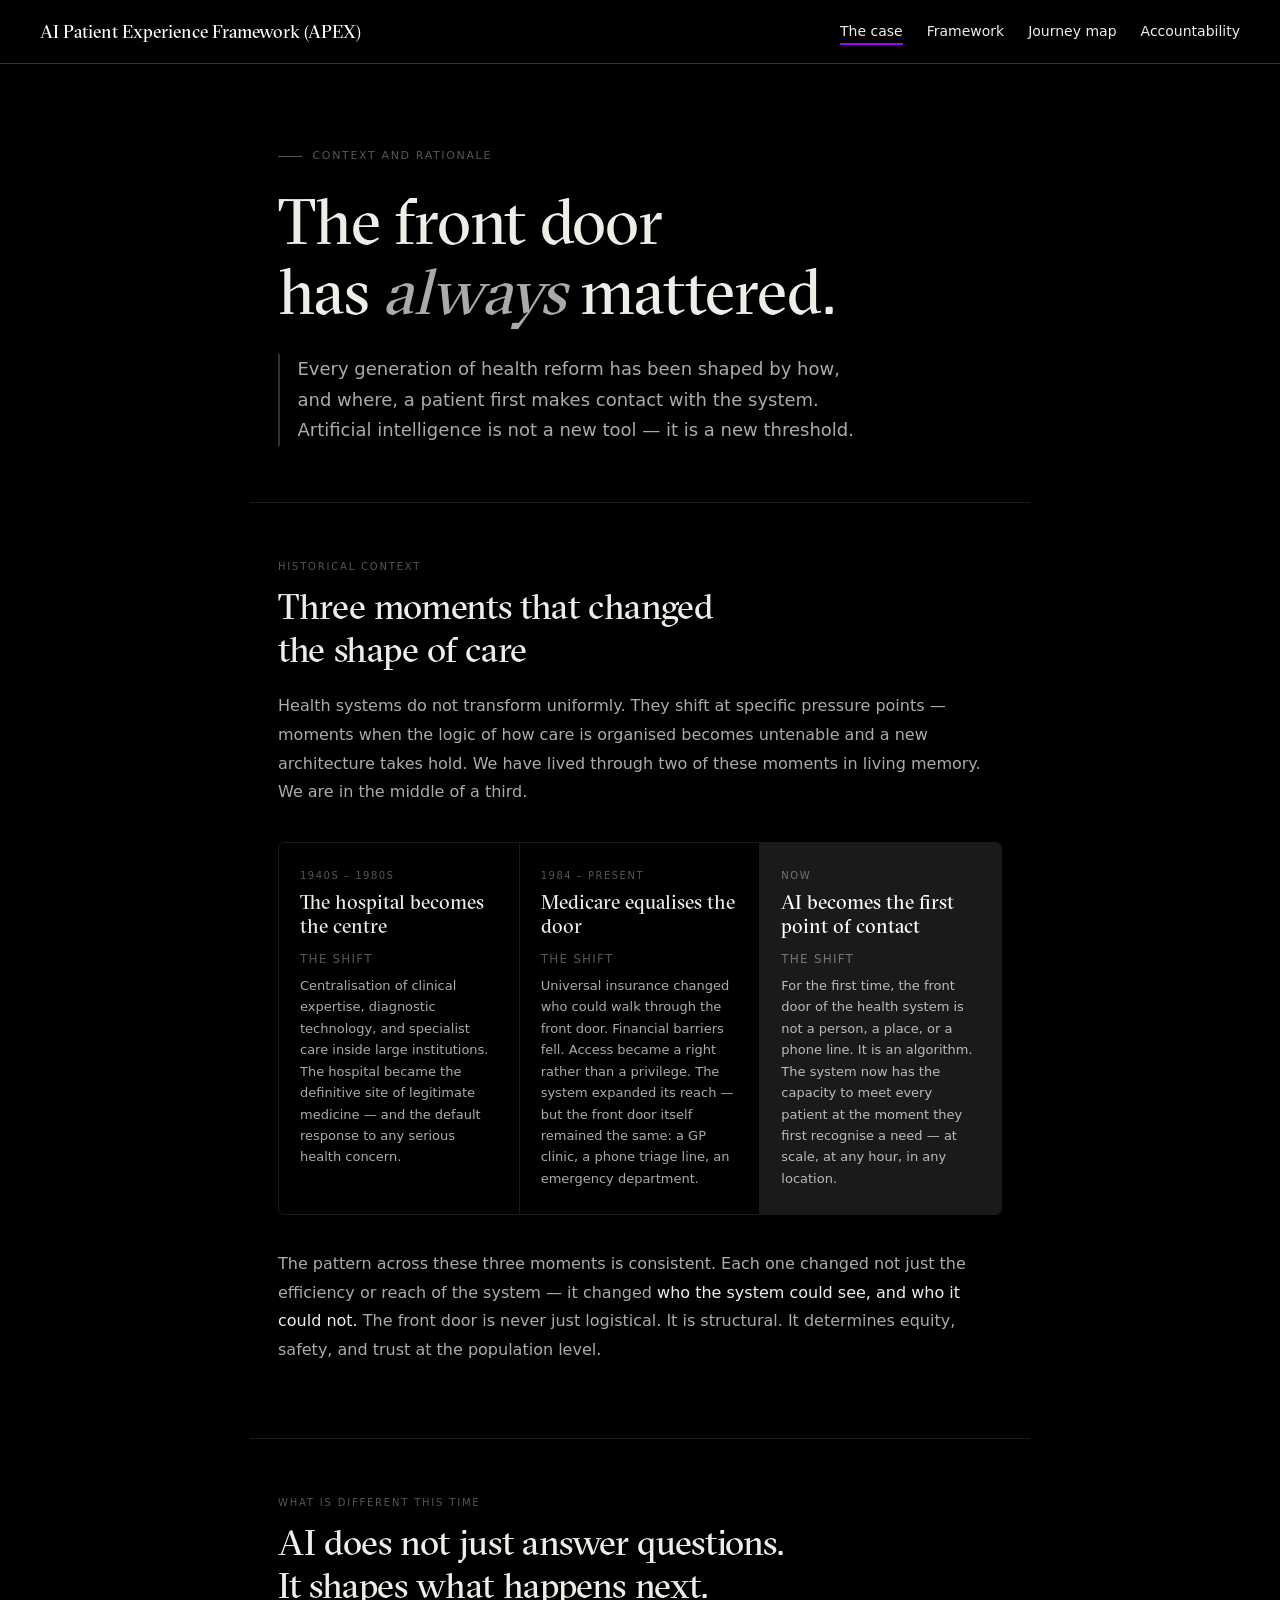
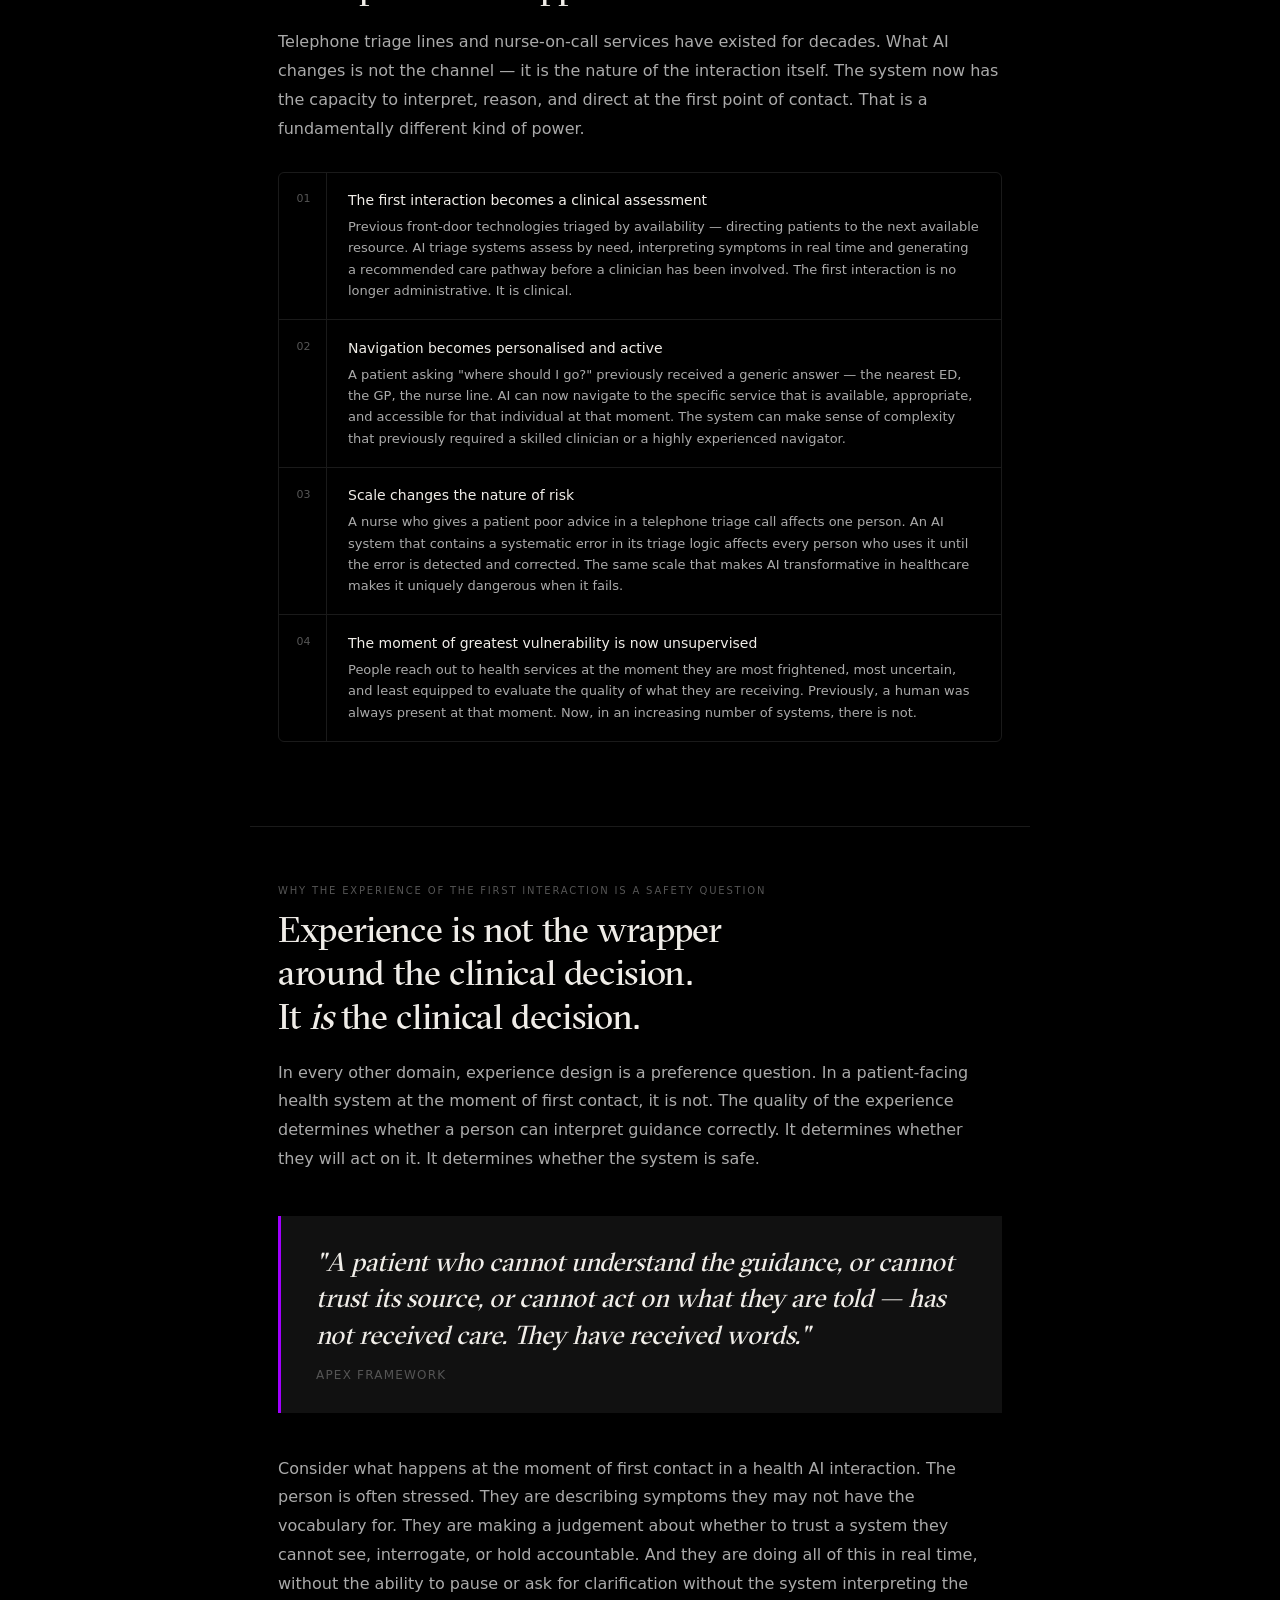
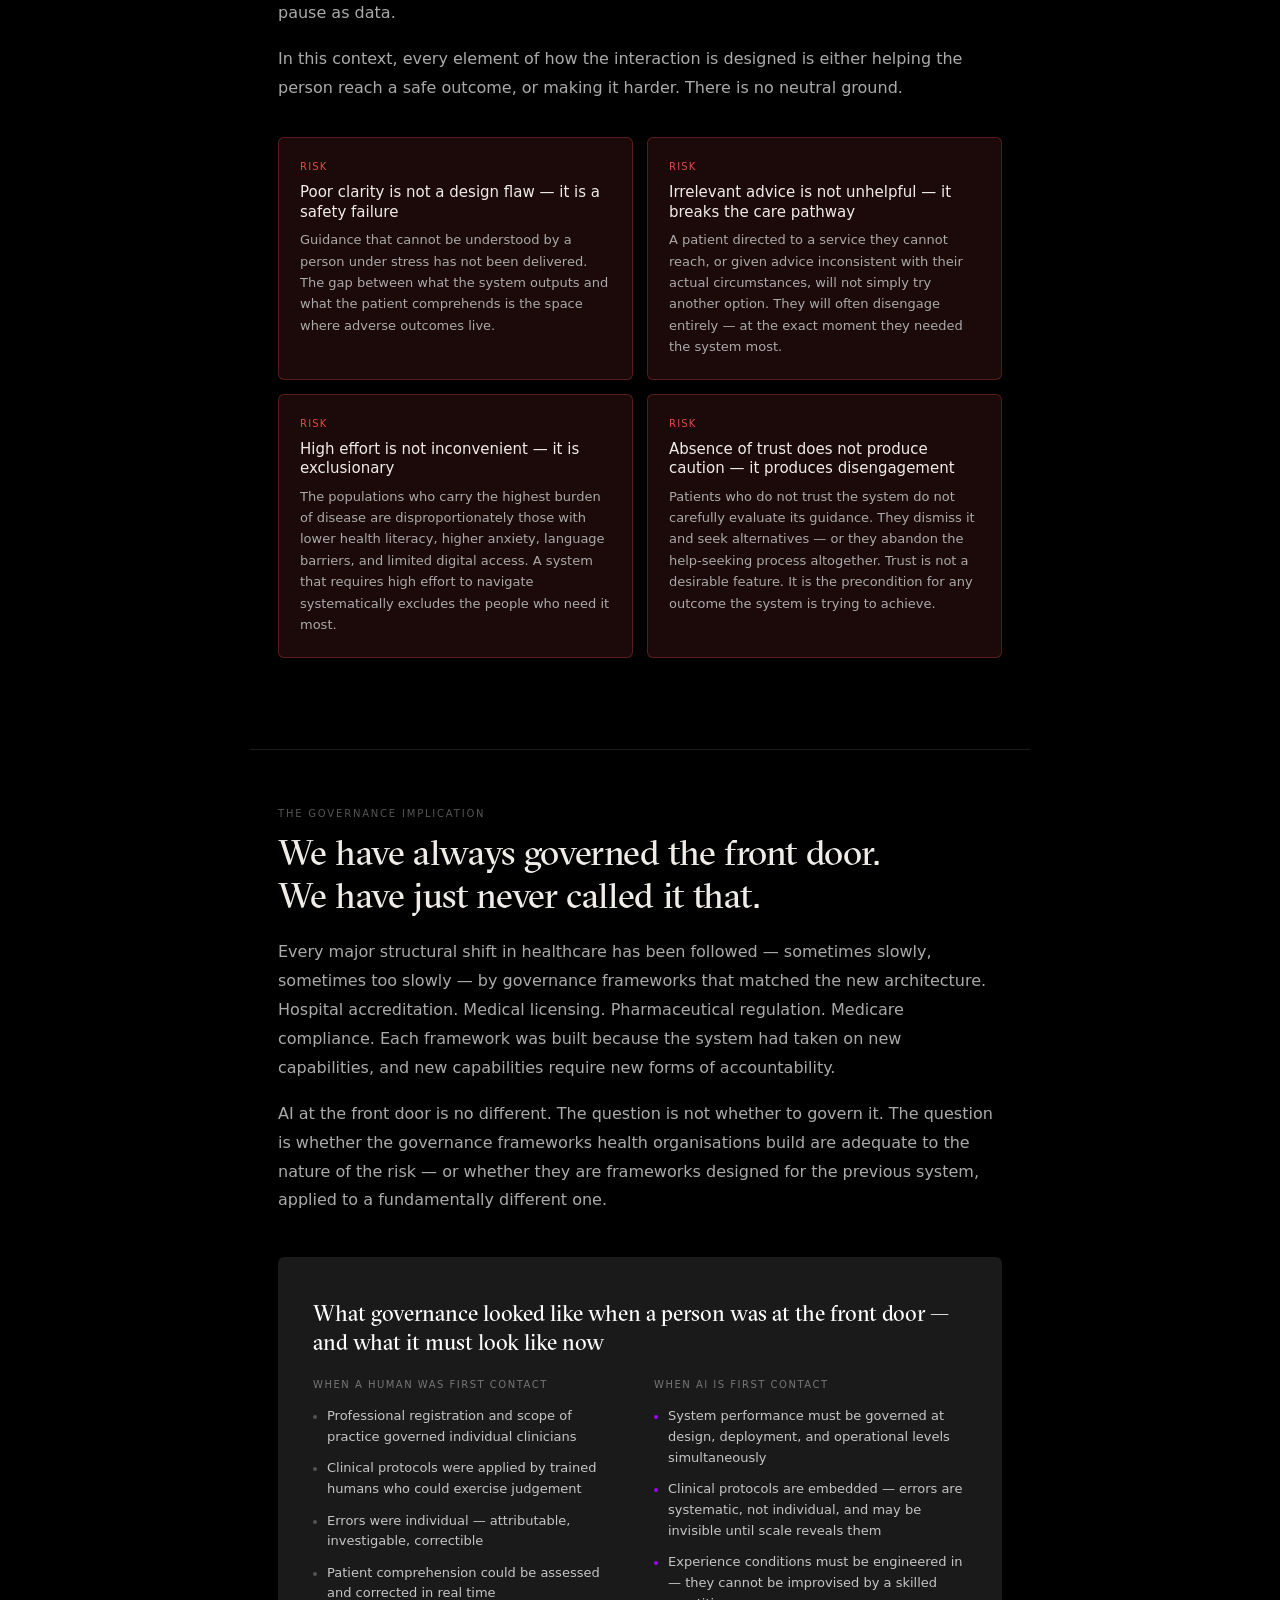
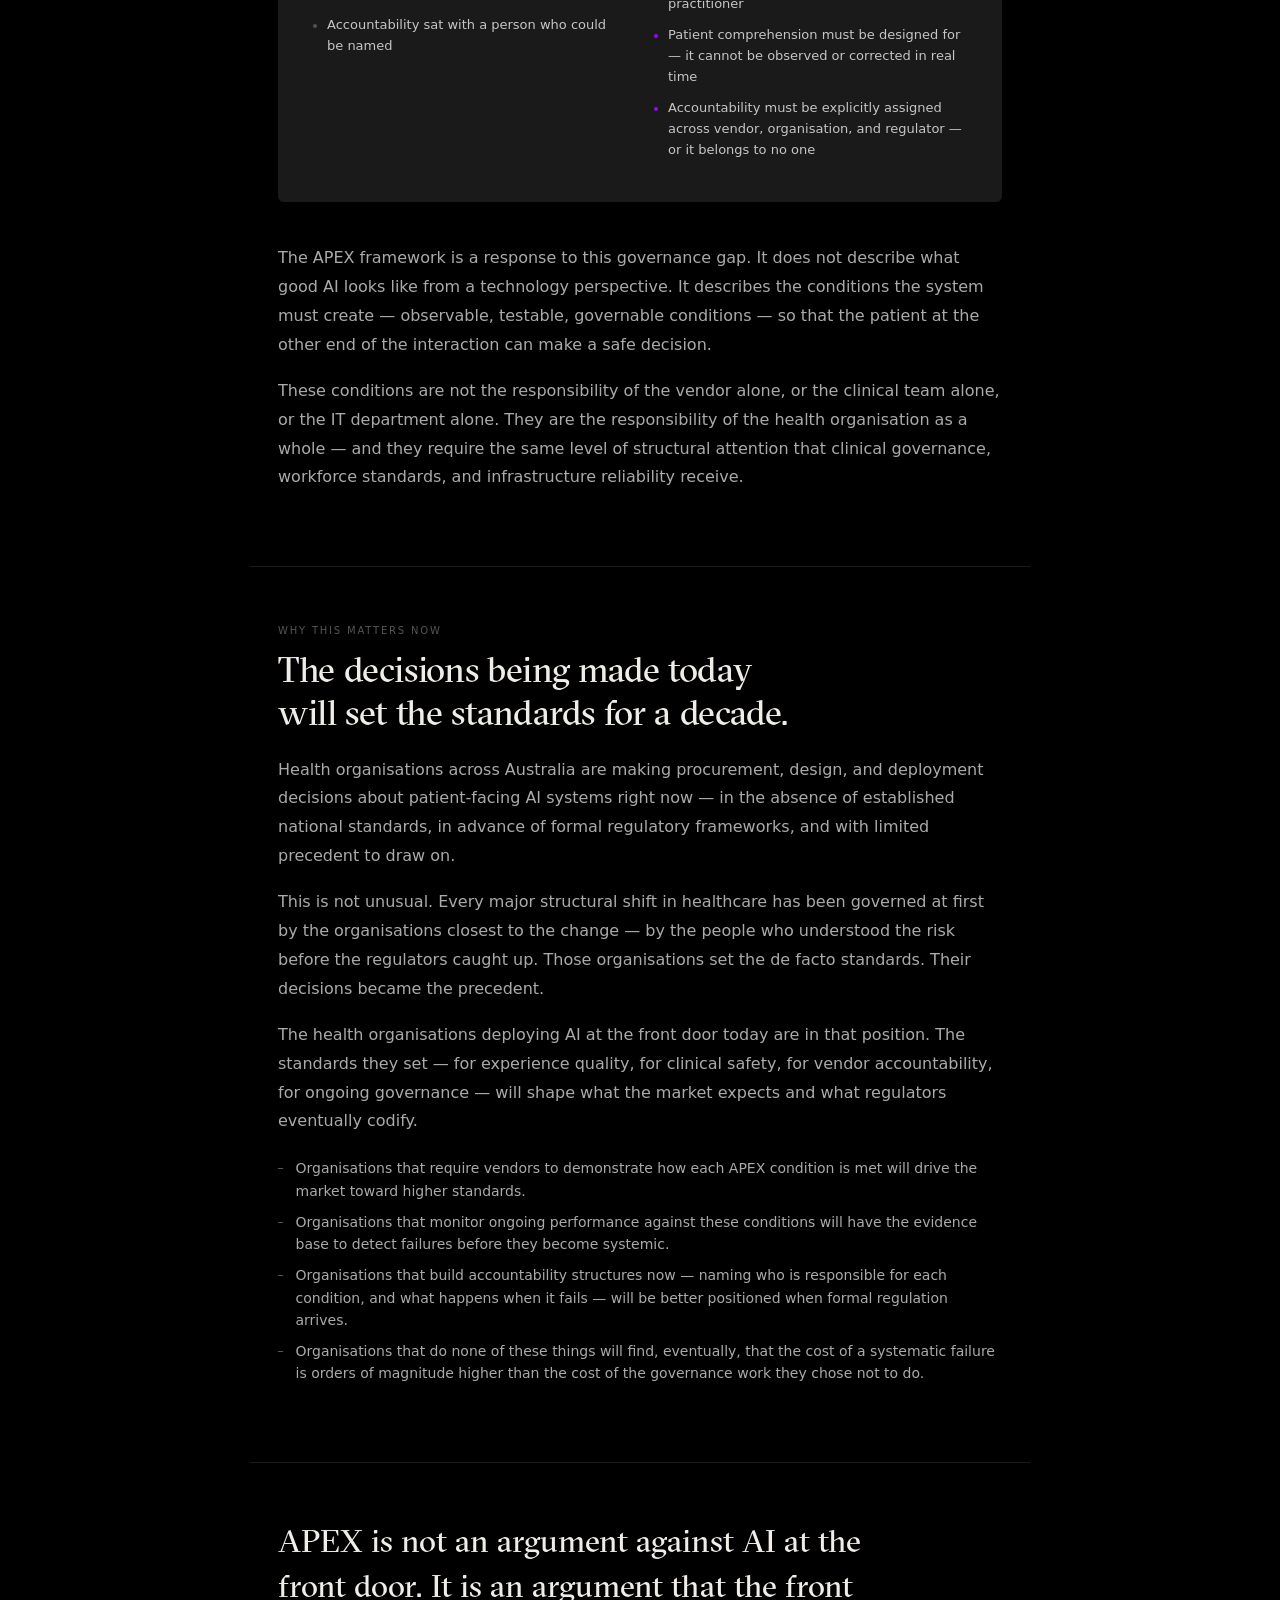
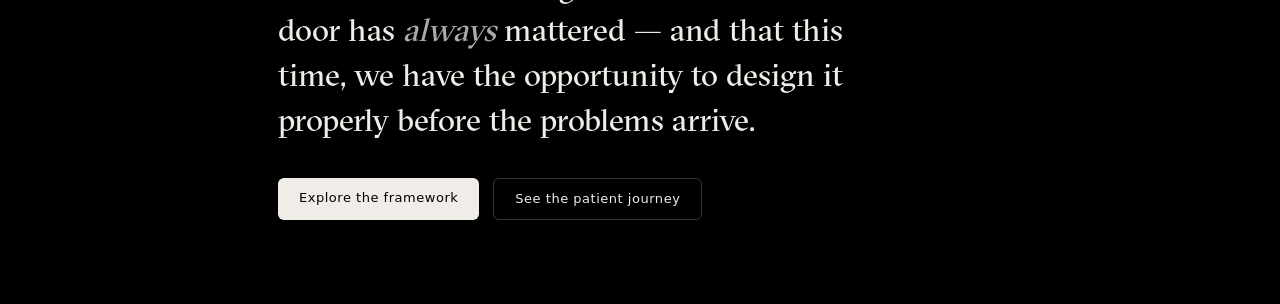
==== pages/context.html @ e2e8c933 "Initial commit — APEX framework interactive prototype Four-page interactive web document: The case (" ====
<!DOCTYPE html>
<html lang="en">
<head>
  <meta charset="UTF-8">
  <meta name="viewport" content="width=device-width, initial-scale=1.0">
  <title>APEX — The case for APEX</title>
  <link rel="stylesheet" href="../styles/base.css">
  <link rel="stylesheet" href="../styles/context.css">
</head>
<body>

  <nav class="apex-nav" role="navigation" aria-label="Main navigation">
    <a href="../index.html" class="apex-nav__logo">AI Patient Experience Framework (APEX)</a>
    <ul class="apex-nav__links">
      <li><a href="context.html" class="active">The case</a></li>
      <li><a href="framework.html">Framework</a></li>
      <li><a href="journey.html">Journey map</a></li>
      <li><a href="accountability.html">Accountability</a></li>
    </ul>
  </nav>

  <div class="hero">
    <p class="hero-kicker">Context and rationale</p>
    <h1>The front door<br>has <em>always</em> mattered.</h1>
    <p class="hero-lead">Every generation of health reform has been shaped by how, and where, a patient first makes contact with the system. Artificial intelligence is not a new tool — it is a new threshold.</p>
  </div>

  <div class="section-rule"></div>

  <div class="section" id="s1">
    <p class="section-label">Historical context</p>
    <h2>Three moments that changed<br>the shape of care</h2>
    <p class="body-text">Health systems do not transform uniformly. They shift at specific pressure points — moments when the logic of how care is organised becomes untenable and a new architecture takes hold. We have lived through two of these moments in living memory. We are in the middle of a third.</p>

    <div class="era-grid">
      <div class="era-card">
        <p class="era-period">1940s – 1980s</p>
        <p class="era-title">The hospital becomes the centre</p>
        <p class="era-change">The shift</p>
        <p class="era-desc">Centralisation of clinical expertise, diagnostic technology, and specialist care inside large institutions. The hospital became the definitive site of legitimate medicine — and the default response to any serious health concern.</p>
      </div>
      <div class="era-card">
        <p class="era-period">1984 – present</p>
        <p class="era-title">Medicare equalises the door</p>
        <p class="era-change">The shift</p>
        <p class="era-desc">Universal insurance changed who could walk through the front door. Financial barriers fell. Access became a right rather than a privilege. The system expanded its reach — but the front door itself remained the same: a GP clinic, a phone triage line, an emergency department.</p>
      </div>
      <div class="era-card era-now">
        <p class="era-period">Now</p>
        <p class="era-title">AI becomes the first point of contact</p>
        <p class="era-change">The shift</p>
        <p class="era-desc">For the first time, the front door of the health system is not a person, a place, or a phone line. It is an algorithm. The system now has the capacity to meet every patient at the moment they first recognise a need — at scale, at any hour, in any location.</p>
      </div>
    </div>

    <p class="body-text">The pattern across these three moments is consistent. Each one changed not just the efficiency or reach of the system — it changed <strong>who the system could see, and who it could not.</strong> The front door is never just logistical. It is structural. It determines equity, safety, and trust at the population level.</p>
  </div>

  <div class="section-rule"></div>

  <div class="section" id="s2">
    <p class="section-label">What is different this time</p>
    <h2>AI does not just answer questions.<br>It shapes what happens next.</h2>

    <p class="body-text">Telephone triage lines and nurse-on-call services have existed for decades. What AI changes is not the channel — it is the nature of the interaction itself. The system now has the capacity to interpret, reason, and direct at the first point of contact. That is a fundamentally different kind of power.</p>

    <ul class="change-list">
      <li class="change-item">
        <span class="change-index">01</span>
        <div class="change-content">
          <p class="change-title">The first interaction becomes a clinical assessment</p>
          <p class="change-text">Previous front-door technologies triaged by availability — directing patients to the next available resource. AI triage systems assess by need, interpreting symptoms in real time and generating a recommended care pathway before a clinician has been involved. The first interaction is no longer administrative. It is clinical.</p>
        </div>
      </li>
      <li class="change-item">
        <span class="change-index">02</span>
        <div class="change-content">
          <p class="change-title">Navigation becomes personalised and active</p>
          <p class="change-text">A patient asking "where should I go?" previously received a generic answer — the nearest ED, the GP, the nurse line. AI can now navigate to the specific service that is available, appropriate, and accessible for that individual at that moment. The system can make sense of complexity that previously required a skilled clinician or a highly experienced navigator.</p>
        </div>
      </li>
      <li class="change-item">
        <span class="change-index">03</span>
        <div class="change-content">
          <p class="change-title">Scale changes the nature of risk</p>
          <p class="change-text">A nurse who gives a patient poor advice in a telephone triage call affects one person. An AI system that contains a systematic error in its triage logic affects every person who uses it until the error is detected and corrected. The same scale that makes AI transformative in healthcare makes it uniquely dangerous when it fails.</p>
        </div>
      </li>
      <li class="change-item">
        <span class="change-index">04</span>
        <div class="change-content">
          <p class="change-title">The moment of greatest vulnerability is now unsupervised</p>
          <p class="change-text">People reach out to health services at the moment they are most frightened, most uncertain, and least equipped to evaluate the quality of what they are receiving. Previously, a human was always present at that moment. Now, in an increasing number of systems, there is not.</p>
        </div>
      </li>
    </ul>
  </div>

  <div class="section-rule"></div>

  <div class="section" id="s3">
    <p class="section-label">Why the experience of the first interaction is a safety question</p>
    <h2>Experience is not the wrapper<br>around the clinical decision.<br>It <em>is</em> the clinical decision.</h2>

    <p class="body-text">In every other domain, experience design is a preference question. In a patient-facing health system at the moment of first contact, it is not. The quality of the experience determines whether a person can interpret guidance correctly. It determines whether they will act on it. It determines whether the system is safe.</p>

    <div class="pull-quote">
      <p>"A patient who cannot understand the guidance, or cannot trust its source, or cannot act on what they are told — has not received care. They have received words."</p>
      <cite>APEX Framework</cite>
    </div>

    <p class="body-text">Consider what happens at the moment of first contact in a health AI interaction. The person is often stressed. They are describing symptoms they may not have the vocabulary for. They are making a judgement about whether to trust a system they cannot see, interrogate, or hold accountable. And they are doing all of this in real time, without the ability to pause or ask for clarification without the system interpreting the pause as data.</p>

    <p class="body-text">In this context, every element of how the interaction is designed is either helping the person reach a safe outcome, or making it harder. There is no neutral ground.</p>

    <div class="why-grid">
      <div class="why-card why-danger">
        <p class="why-card-tag">Risk</p>
        <p class="why-card-title">Poor clarity is not a design flaw — it is a safety failure</p>
        <p class="why-card-text">Guidance that cannot be understood by a person under stress has not been delivered. The gap between what the system outputs and what the patient comprehends is the space where adverse outcomes live.</p>
      </div>
      <div class="why-card why-danger">
        <p class="why-card-tag">Risk</p>
        <p class="why-card-title">Irrelevant advice is not unhelpful — it breaks the care pathway</p>
        <p class="why-card-text">A patient directed to a service they cannot reach, or given advice inconsistent with their actual circumstances, will not simply try another option. They will often disengage entirely — at the exact moment they needed the system most.</p>
      </div>
      <div class="why-card why-danger">
        <p class="why-card-tag">Risk</p>
        <p class="why-card-title">High effort is not inconvenient — it is exclusionary</p>
        <p class="why-card-text">The populations who carry the highest burden of disease are disproportionately those with lower health literacy, higher anxiety, language barriers, and limited digital access. A system that requires high effort to navigate systematically excludes the people who need it most.</p>
      </div>
      <div class="why-card why-danger">
        <p class="why-card-tag">Risk</p>
        <p class="why-card-title">Absence of trust does not produce caution — it produces disengagement</p>
        <p class="why-card-text">Patients who do not trust the system do not carefully evaluate its guidance. They dismiss it and seek alternatives — or they abandon the help-seeking process altogether. Trust is not a desirable feature. It is the precondition for any outcome the system is trying to achieve.</p>
      </div>
    </div>
  </div>

  <div class="section-rule"></div>

  <div class="section" id="s4">
    <p class="section-label">The governance implication</p>
    <h2>We have always governed the front door.<br>We have just never called it that.</h2>

    <p class="body-text">Every major structural shift in healthcare has been followed — sometimes slowly, sometimes too slowly — by governance frameworks that matched the new architecture. Hospital accreditation. Medical licensing. Pharmaceutical regulation. Medicare compliance. Each framework was built because the system had taken on new capabilities, and new capabilities require new forms of accountability.</p>

    <p class="body-text">AI at the front door is no different. The question is not whether to govern it. The question is whether the governance frameworks health organisations build are adequate to the nature of the risk — or whether they are frameworks designed for the previous system, applied to a fundamentally different one.</p>

    <div class="contrast-block">
      <h3>What governance looked like when a person was at the front door — and what it must look like now</h3>
      <div class="contrast-cols">
        <div>
          <p class="contrast-col-label">When a human was first contact</p>
          <ul class="contrast-list before">
            <li>Professional registration and scope of practice governed individual clinicians</li>
            <li>Clinical protocols were applied by trained humans who could exercise judgement</li>
            <li>Errors were individual — attributable, investigable, correctible</li>
            <li>Patient comprehension could be assessed and corrected in real time</li>
            <li>Accountability sat with a person who could be named</li>
          </ul>
        </div>
        <div>
          <p class="contrast-col-label">When AI is first contact</p>
          <ul class="contrast-list after">
            <li>System performance must be governed at design, deployment, and operational levels simultaneously</li>
            <li>Clinical protocols are embedded — errors are systematic, not individual, and may be invisible until scale reveals them</li>
            <li>Experience conditions must be engineered in — they cannot be improvised by a skilled practitioner</li>
            <li>Patient comprehension must be designed for — it cannot be observed or corrected in real time</li>
            <li>Accountability must be explicitly assigned across vendor, organisation, and regulator — or it belongs to no one</li>
          </ul>
        </div>
      </div>
    </div>

    <p class="body-text">The APEX framework is a response to this governance gap. It does not describe what good AI looks like from a technology perspective. It describes the conditions the system must create — observable, testable, governable conditions — so that the patient at the other end of the interaction can make a safe decision.</p>

    <p class="body-text">These conditions are not the responsibility of the vendor alone, or the clinical team alone, or the IT department alone. They are the responsibility of the health organisation as a whole — and they require the same level of structural attention that clinical governance, workforce standards, and infrastructure reliability receive.</p>
  </div>

  <div class="section-rule"></div>

  <div class="section" id="s5">
    <p class="section-label">Why this matters now</p>
    <h2>The decisions being made today<br>will set the standards for a decade.</h2>

    <p class="body-text">Health organisations across Australia are making procurement, design, and deployment decisions about patient-facing AI systems right now — in the absence of established national standards, in advance of formal regulatory frameworks, and with limited precedent to draw on.</p>

    <p class="body-text">This is not unusual. Every major structural shift in healthcare has been governed at first by the organisations closest to the change — by the people who understood the risk before the regulators caught up. Those organisations set the de facto standards. Their decisions became the precedent.</p>

    <p class="body-text">The health organisations deploying AI at the front door today are in that position. The standards they set — for experience quality, for clinical safety, for vendor accountability, for ongoing governance — will shape what the market expects and what regulators eventually codify.</p>

    <ul class="apex-list">
      <li>Organisations that require vendors to demonstrate how each APEX condition is met will drive the market toward higher standards.</li>
      <li>Organisations that monitor ongoing performance against these conditions will have the evidence base to detect failures before they become systemic.</li>
      <li>Organisations that build accountability structures now — naming who is responsible for each condition, and what happens when it fails — will be better positioned when formal regulation arrives.</li>
      <li>Organisations that do none of these things will find, eventually, that the cost of a systematic failure is orders of magnitude higher than the cost of the governance work they chose not to do.</li>
    </ul>
  </div>

  <div class="section-rule"></div>

  <div class="closing" id="closing">
    <p class="closing-text">APEX is not an argument against AI at the front door. It is an argument that the front door has <em>always</em> mattered — and that this time, we have the opportunity to design it properly before the problems arrive.</p>
    <div class="cta-row">
      <a class="cta-btn cta-primary" href="framework.html">Explore the framework</a>
      <a class="cta-btn cta-secondary" href="journey.html">See the patient journey</a>
    </div>
  </div>

  <script>
    const observer = new IntersectionObserver((entries) => {
      entries.forEach(e => { if (e.isIntersecting) e.target.classList.add('visible'); });
    }, { threshold: 0.08 });
    document.querySelectorAll('.section, .closing').forEach(el => observer.observe(el));
  </script>

</body>
</html>
---- styles/base.css ----
@font-face {
  font-family: 'GT Sectra Fine';
  src: url('../fonts/GT-Sectra-Fine-Book.otf') format('opentype');
  font-weight: 300;
  font-style: normal;
}

@font-face {
  font-family: 'GT Sectra Fine';
  src: url('../fonts/GT-Sectra-Fine-Regular.otf') format('opentype');
  font-weight: 400;
  font-style: normal;
}

@font-face {
  font-family: 'GT Sectra Fine';
  src: url('../fonts/GT-Sectra-Fine-Medium.otf') format('opentype');
  font-weight: 500;
  font-style: normal;
}

:root {
  --font-serif: 'GT Sectra Fine', Georgia, serif;
  --color-text-primary: #f0ede8;
  --color-text-secondary: #aaa;
  --color-text-tertiary: #555;
  --color-bg-primary: #000000;
  --color-bg-secondary: #111111;
  --color-bg-tertiary: #1a1a1a;
  --color-border: rgba(255,255,255,0.1);
  --color-border-strong: rgba(255,255,255,0.2);
  --color-accent-blue: #378ADD;
  --color-accent-blue-bg: rgba(55,138,221,0.12);
  --color-accent-blue-text: #7AB8F0;
  --color-accent-red: #E24B4A;
  --color-accent-red-bg: rgba(226,75,74,0.12);
  --color-accent-red-text: #F09090;
  --color-accent-purple: #A100FF;
  --color-accent-teal: #1D9E75;
  --color-accent-amber: #BA7517;
  --font-sans: system-ui, -apple-system, sans-serif;
  --radius-sm: 6px;
  --radius-md: 8px;
  --radius-lg: 12px;
}

*, *::before, *::after {
  box-sizing: border-box;
  margin: 0;
  padding: 0;
}

html {
  font-size: 14px;
  -webkit-font-smoothing: antialiased;
}

body {
  font-family: var(--font-sans);
  font-weight: 400;
  color: var(--color-text-primary);
  background: var(--color-bg-primary);
  line-height: 1.5;
}

h1 { font-size: 26px; font-weight: 500; }
h2 { font-size: 22px; font-weight: 500; }
h3 { font-size: 16px; font-weight: 500; }

.label {
  font-size: 11px;
  font-weight: 500;
  text-transform: uppercase;
  letter-spacing: 0.08em;
  color: var(--color-text-tertiary);
}

.text-secondary { color: var(--color-text-secondary); font-size: 13px; }
.text-tertiary  { color: var(--color-text-tertiary);  font-size: 13px; }

/* Nav */
.apex-nav {
  display: flex;
  align-items: center;
  justify-content: space-between;
  padding: 0 40px;
  height: 64px;
  border-bottom: 1px solid var(--color-border-strong);
  background: var(--color-bg-primary);
  position: sticky;
  top: 0;
  z-index: 100;
}

.apex-nav__logo {
  font-family: var(--font-serif);
  font-size: 18px;
  font-weight: 400;
  color: #fff;
  text-decoration: none;
  white-space: nowrap;
}

.apex-nav__links {
  display: flex;
  gap: 24px;
  list-style: none;
}

.apex-nav__links a {
  font-size: 14px;
  color: var(--color-text-primary);
  text-decoration: none;
  padding-bottom: 4px;
  border-bottom: 2px solid transparent;
  font-weight: 500;
}

.apex-nav__links a:hover {
  color: var(--color-text-primary);
  border-bottom-color: var(--color-border-strong);
}

.apex-nav__links a.active {
  color: var(--color-text-primary);
  border-bottom-color: var(--color-accent-purple);
}

@media (max-width: 640px) {
  .apex-nav {
    padding: 0 20px;
    height: 56px;
  }
  .apex-nav__links {
    gap: 16px;
  }
  .apex-nav__links a {
    font-size: 13px;
  }
}

/* Explore further button */
.btn-explore {
  display: block;
  width: 100%;
  padding: 12px 16px;
  background: none;
  border: 1px solid var(--color-border-strong);
  border-radius: var(--radius-md);
  font-family: var(--font-sans);
  font-size: 13px;
  font-weight: 500;
  color: var(--color-text-secondary);
  cursor: pointer;
  text-align: center;
  margin-top: 24px;
}

.btn-explore:hover {
  background: var(--color-bg-secondary);
  color: var(--color-text-primary);
}
---- styles/context.css ----
:root {
  --serif: var(--font-serif);
  --context-max: 780px;
}

body {
  font-weight: 300;
}

/* HERO */
.hero {
  max-width: var(--context-max);
  margin: 0 auto;
  padding: 6rem 2rem 4rem;
  opacity: 0;
  transform: translateY(16px);
  animation: rise 0.7s ease forwards;
}

.hero-kicker {
  font-size: 11px;
  font-weight: 500;
  letter-spacing: 0.15em;
  text-transform: uppercase;
  color: var(--color-text-tertiary);
  margin-bottom: 1.5rem;
  display: flex;
  align-items: center;
  gap: 0.75rem;
}

.hero-kicker::before {
  content: '';
  display: block;
  width: 24px;
  height: 1px;
  background: var(--color-text-tertiary);
}

.hero h1 {
  font-family: var(--serif);
  font-size: clamp(40px, 6vw, 64px);
  font-weight: 400;
  line-height: 1.1;
  color: var(--color-text-primary);
  margin-bottom: 2rem;
  letter-spacing: -0.01em;
}

.hero h1 em {
  font-style: italic;
  color: var(--color-text-secondary);
}

.hero-lead {
  font-size: 18px;
  font-weight: 300;
  color: var(--color-text-secondary);
  line-height: 1.7;
  max-width: 600px;
  border-left: 2px solid var(--color-border-strong);
  padding-left: 1.25rem;
}

/* SECTION RULE */
.section-rule {
  max-width: var(--context-max);
  margin: 0 auto;
  padding: 0 2rem;
  border-top: 1px solid var(--color-border);
}

/* SECTIONS */
.section {
  max-width: var(--context-max);
  margin: 0 auto;
  padding: 4rem 2rem;
  opacity: 0;
  transform: translateY(12px);
  transition: opacity 0.6s ease, transform 0.6s ease;
}

.section.visible {
  opacity: 1;
  transform: translateY(0);
}

.section-label {
  font-size: 10px;
  font-weight: 500;
  letter-spacing: 0.18em;
  text-transform: uppercase;
  color: var(--color-text-tertiary);
  margin-bottom: 0.75rem;
}

.section h2 {
  font-family: var(--serif);
  font-size: clamp(26px, 4vw, 36px);
  font-weight: 400;
  line-height: 1.2;
  color: var(--color-text-primary);
  margin-bottom: 1.5rem;
  letter-spacing: -0.01em;
}

.body-text {
  font-size: 16px;
  font-weight: 300;
  color: var(--color-text-secondary);
  line-height: 1.8;
  margin-bottom: 1.25rem;
}

.body-text strong {
  font-weight: 500;
  color: var(--color-text-primary);
}

/* ERA GRID */
.era-grid {
  display: grid;
  grid-template-columns: repeat(3, 1fr);
  gap: 0;
  border: 1px solid var(--color-border);
  border-radius: var(--radius-sm);
  overflow: hidden;
  margin: 2.5rem 0;
}

.era-card {
  padding: 1.75rem 1.5rem;
  border-right: 1px solid var(--color-border);
}

.era-card:last-child {
  border-right: none;
}

.era-period {
  font-size: 10px;
  font-weight: 500;
  letter-spacing: 0.15em;
  text-transform: uppercase;
  color: var(--color-text-tertiary);
  margin-bottom: 0.5rem;
}

.era-title {
  font-family: var(--serif);
  font-size: 20px;
  font-weight: 400;
  color: var(--color-text-primary);
  margin-bottom: 0.875rem;
  line-height: 1.2;
}

.era-change {
  font-size: 12px;
  font-weight: 500;
  text-transform: uppercase;
  letter-spacing: 0.1em;
  color: var(--color-text-tertiary);
  margin-bottom: 0.5rem;
}

.era-desc {
  font-size: 13px;
  font-weight: 300;
  color: var(--color-text-secondary);
  line-height: 1.65;
}

.era-card.era-now {
  background: #1a1a1a;
}

.era-card.era-now .era-period,
.era-card.era-now .era-change {
  color: rgba(255,255,255,0.4);
}

.era-card.era-now .era-title {
  color: #fff;
}

.era-card.era-now .era-desc {
  color: rgba(255,255,255,0.7);
}

/* PULL QUOTE */
.pull-quote {
  margin: 3rem 0;
  padding: 2rem 2rem 2rem 2.5rem;
  border-left: 3px solid var(--color-accent-purple);
  background: var(--color-bg-secondary);
}

.pull-quote p {
  font-family: var(--serif);
  font-size: clamp(20px, 3vw, 26px);
  font-weight: 400;
  font-style: italic;
  color: var(--color-text-primary);
  line-height: 1.4;
  margin-bottom: 0.75rem;
}

.pull-quote cite {
  font-size: 12px;
  font-weight: 500;
  letter-spacing: 0.1em;
  text-transform: uppercase;
  color: var(--color-text-tertiary);
  font-style: normal;
}

/* CHANGE LIST */
.change-list {
  list-style: none;
  margin: 2rem 0;
  display: flex;
  flex-direction: column;
  gap: 0;
  border: 1px solid var(--color-border);
  border-radius: var(--radius-sm);
  overflow: hidden;
}

.change-item {
  display: grid;
  grid-template-columns: 48px 1fr;
  border-bottom: 1px solid var(--color-border);
}

.change-item:last-child {
  border-bottom: none;
}

.change-index {
  font-size: 11px;
  font-weight: 500;
  color: var(--color-text-tertiary);
  padding: 1.35rem 0 1.25rem 1.25rem;
  border-right: 1px solid var(--color-border);
  display: flex;
  align-items: flex-start;
}

.change-content {
  padding: 1.25rem 1.5rem;
}

.change-title {
  font-size: 14px;
  font-weight: 500;
  color: var(--color-text-primary);
  margin-bottom: 0.35rem;
}

.change-text {
  font-size: 13px;
  font-weight: 300;
  color: var(--color-text-secondary);
  line-height: 1.65;
}

/* WHY GRID */
.why-grid {
  display: grid;
  grid-template-columns: 1fr 1fr;
  gap: 1rem;
  margin: 2.5rem 0;
}

.why-card {
  padding: 1.5rem;
  border: 1px solid var(--color-border);
  border-radius: var(--radius-sm);
}

.why-card.why-danger {
  border-color: rgba(226,75,74,0.3);
  background: var(--color-accent-red-bg);
}

.why-card-tag {
  font-size: 10px;
  font-weight: 500;
  letter-spacing: 0.12em;
  text-transform: uppercase;
  color: var(--color-text-tertiary);
  margin-bottom: 0.625rem;
}

.why-card.why-danger .why-card-tag {
  color: var(--color-accent-red);
}

.why-card-title {
  font-size: 15px;
  font-weight: 500;
  color: var(--color-text-primary);
  margin-bottom: 0.5rem;
  line-height: 1.3;
}

.why-card-text {
  font-size: 13px;
  font-weight: 300;
  color: var(--color-text-secondary);
  line-height: 1.65;
}

/* APEX LIST */
.apex-list {
  list-style: none;
  margin: 1.5rem 0;
  display: flex;
  flex-direction: column;
  gap: 0.625rem;
}

.apex-list li {
  font-size: 14px;
  font-weight: 300;
  color: var(--color-text-secondary);
  line-height: 1.6;
  padding-left: 1.25rem;
  position: relative;
}

.apex-list li::before {
  content: '';
  position: absolute;
  left: 0;
  top: 11px;
  width: 5px;
  height: 1px;
  background: var(--color-text-tertiary);
}

/* CONTRAST BLOCK */
.contrast-block {
  background: #1a1a1a;
  color: #fff;
  padding: 3rem 2.5rem;
  margin: 3rem 0;
  border-radius: var(--radius-sm);
}

.contrast-block h3 {
  font-family: var(--serif);
  font-size: 22px;
  font-weight: 400;
  color: #fff;
  margin-bottom: 1.5rem;
  line-height: 1.3;
}

.contrast-cols {
  display: grid;
  grid-template-columns: 1fr 1fr;
  gap: 2rem;
}

.contrast-col-label {
  font-size: 10px;
  font-weight: 500;
  letter-spacing: 0.15em;
  text-transform: uppercase;
  color: rgba(255,255,255,0.4);
  margin-bottom: 1rem;
}

.contrast-list {
  list-style: none;
  display: flex;
  flex-direction: column;
  gap: 0.75rem;
}

.contrast-list li {
  font-size: 13px;
  font-weight: 300;
  color: rgba(255,255,255,0.75);
  line-height: 1.6;
  padding-left: 1rem;
  position: relative;
}

.contrast-list li::before {
  content: '';
  position: absolute;
  left: 0;
  top: 9px;
  width: 4px;
  height: 4px;
  border-radius: 50%;
}

.contrast-list.before li::before {
  background: rgba(255,255,255,0.25);
}

.contrast-list.after li::before {
  background: var(--color-accent-purple);
}

/* CLOSING */
.closing {
  max-width: var(--context-max);
  margin: 0 auto;
  padding: 4rem 2rem 6rem;
  opacity: 0;
  transform: translateY(12px);
  transition: opacity 0.6s ease, transform 0.6s ease;
}

.closing.visible {
  opacity: 1;
  transform: translateY(0);
}

.closing-text {
  font-family: var(--serif);
  font-size: clamp(22px, 3.5vw, 32px);
  font-weight: 400;
  color: var(--color-text-primary);
  line-height: 1.4;
  margin-bottom: 2.5rem;
  max-width: 640px;
}

.closing-text em {
  font-style: italic;
  color: var(--color-text-secondary);
}

.cta-row {
  display: flex;
  gap: 1rem;
  flex-wrap: wrap;
}

.cta-btn {
  display: inline-block;
  padding: 0.75rem 1.5rem;
  font-size: 13px;
  font-weight: 500;
  letter-spacing: 0.04em;
  text-decoration: none;
  border-radius: var(--radius-sm);
  transition: background 0.15s, color 0.15s;
}

.cta-primary {
  background: var(--color-text-primary);
  color: var(--color-bg-primary);
}

.cta-primary:hover {
  background: var(--color-text-secondary);
}

.cta-secondary {
  background: transparent;
  color: var(--color-text-primary);
  border: 1px solid var(--color-border-strong);
}

.cta-secondary:hover {
  background: var(--color-bg-secondary);
}

@keyframes rise {
  to { opacity: 1; transform: translateY(0); }
}

@media (max-width: 640px) {
  .hero { padding: 4rem 1.25rem 3rem; }
  .section { padding: 3rem 1.25rem; }
  .section-rule { padding: 0 1.25rem; }
  .era-grid { grid-template-columns: 1fr; }
  .era-card { border-right: none; border-bottom: 1px solid var(--color-border); }
  .era-card:last-child { border-bottom: none; }
  .why-grid { grid-template-columns: 1fr; }
  .contrast-cols { grid-template-columns: 1fr; gap: 1.5rem; }
  .closing { padding: 3rem 1.25rem 4rem; }
  .contrast-block { padding: 2rem 1.5rem; margin: 2rem 0; }
  .pull-quote { padding: 1.5rem 1.5rem 1.5rem 1.75rem; }
}
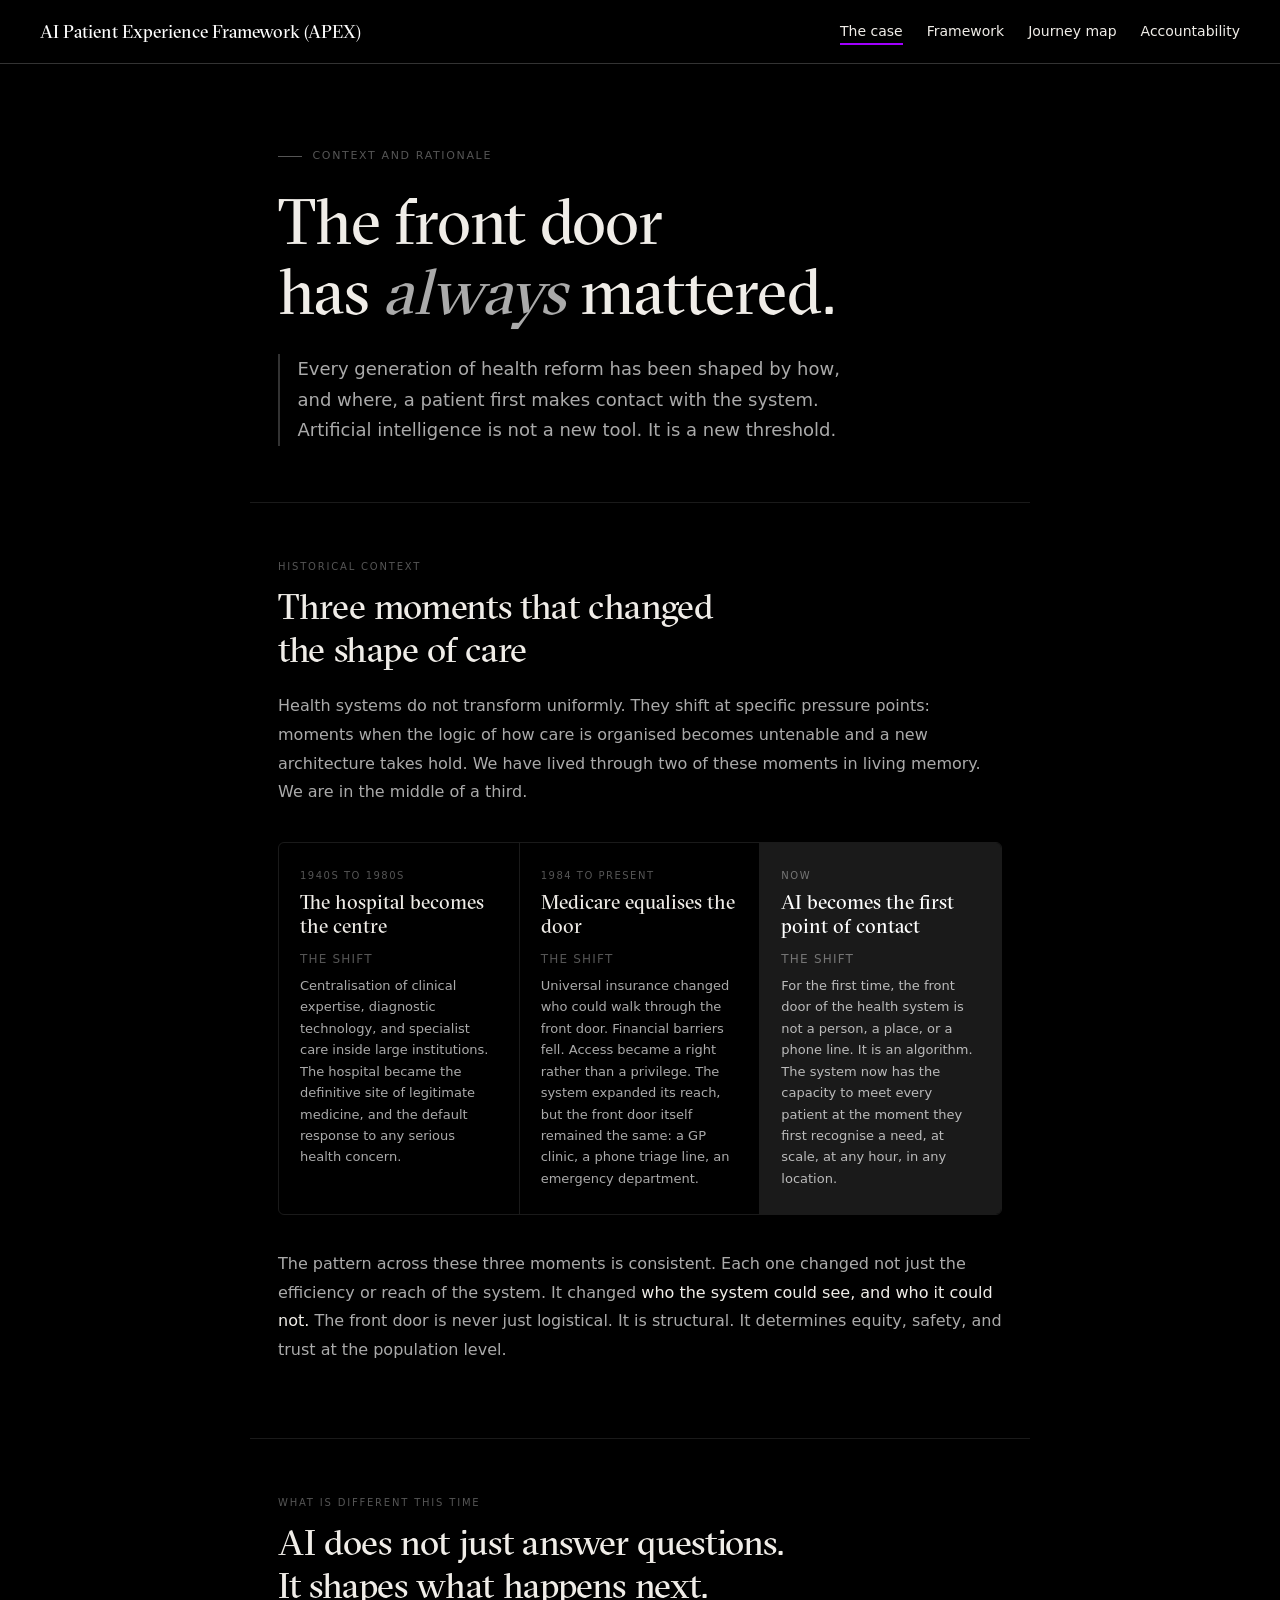
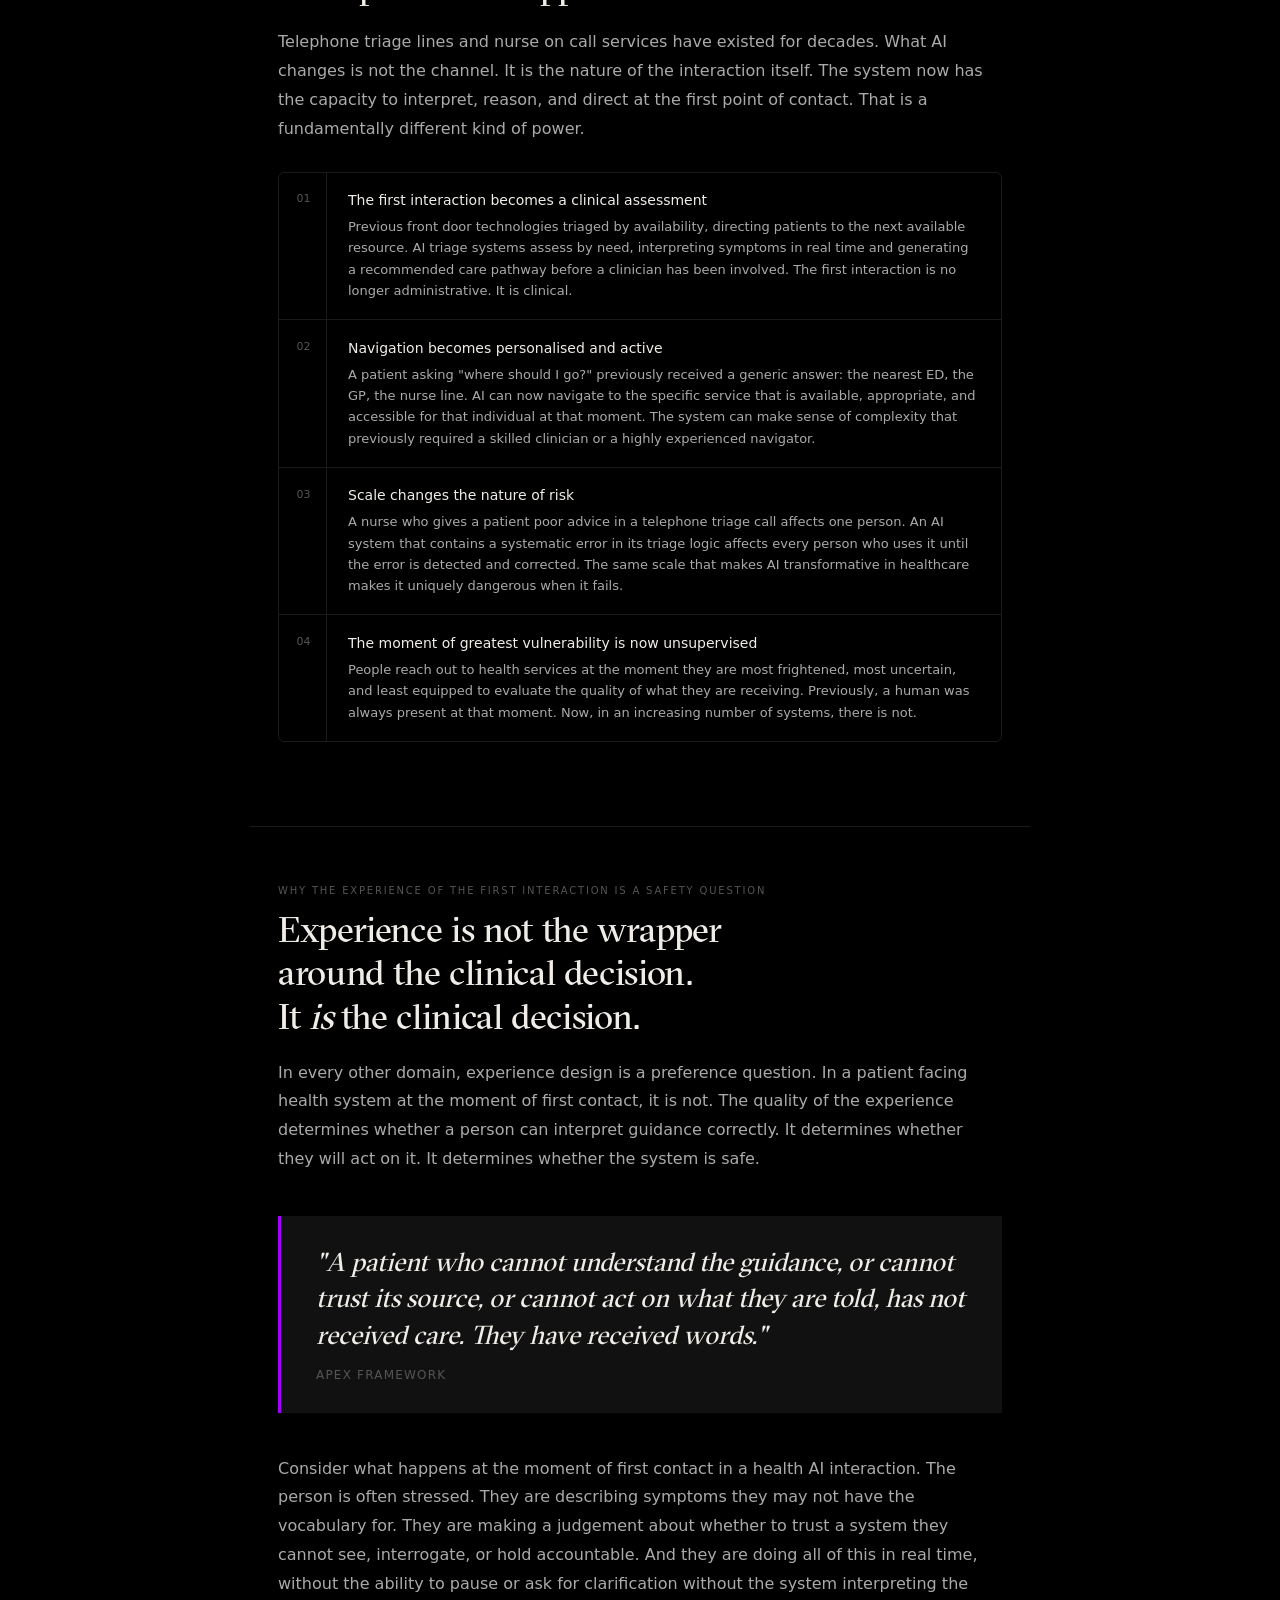
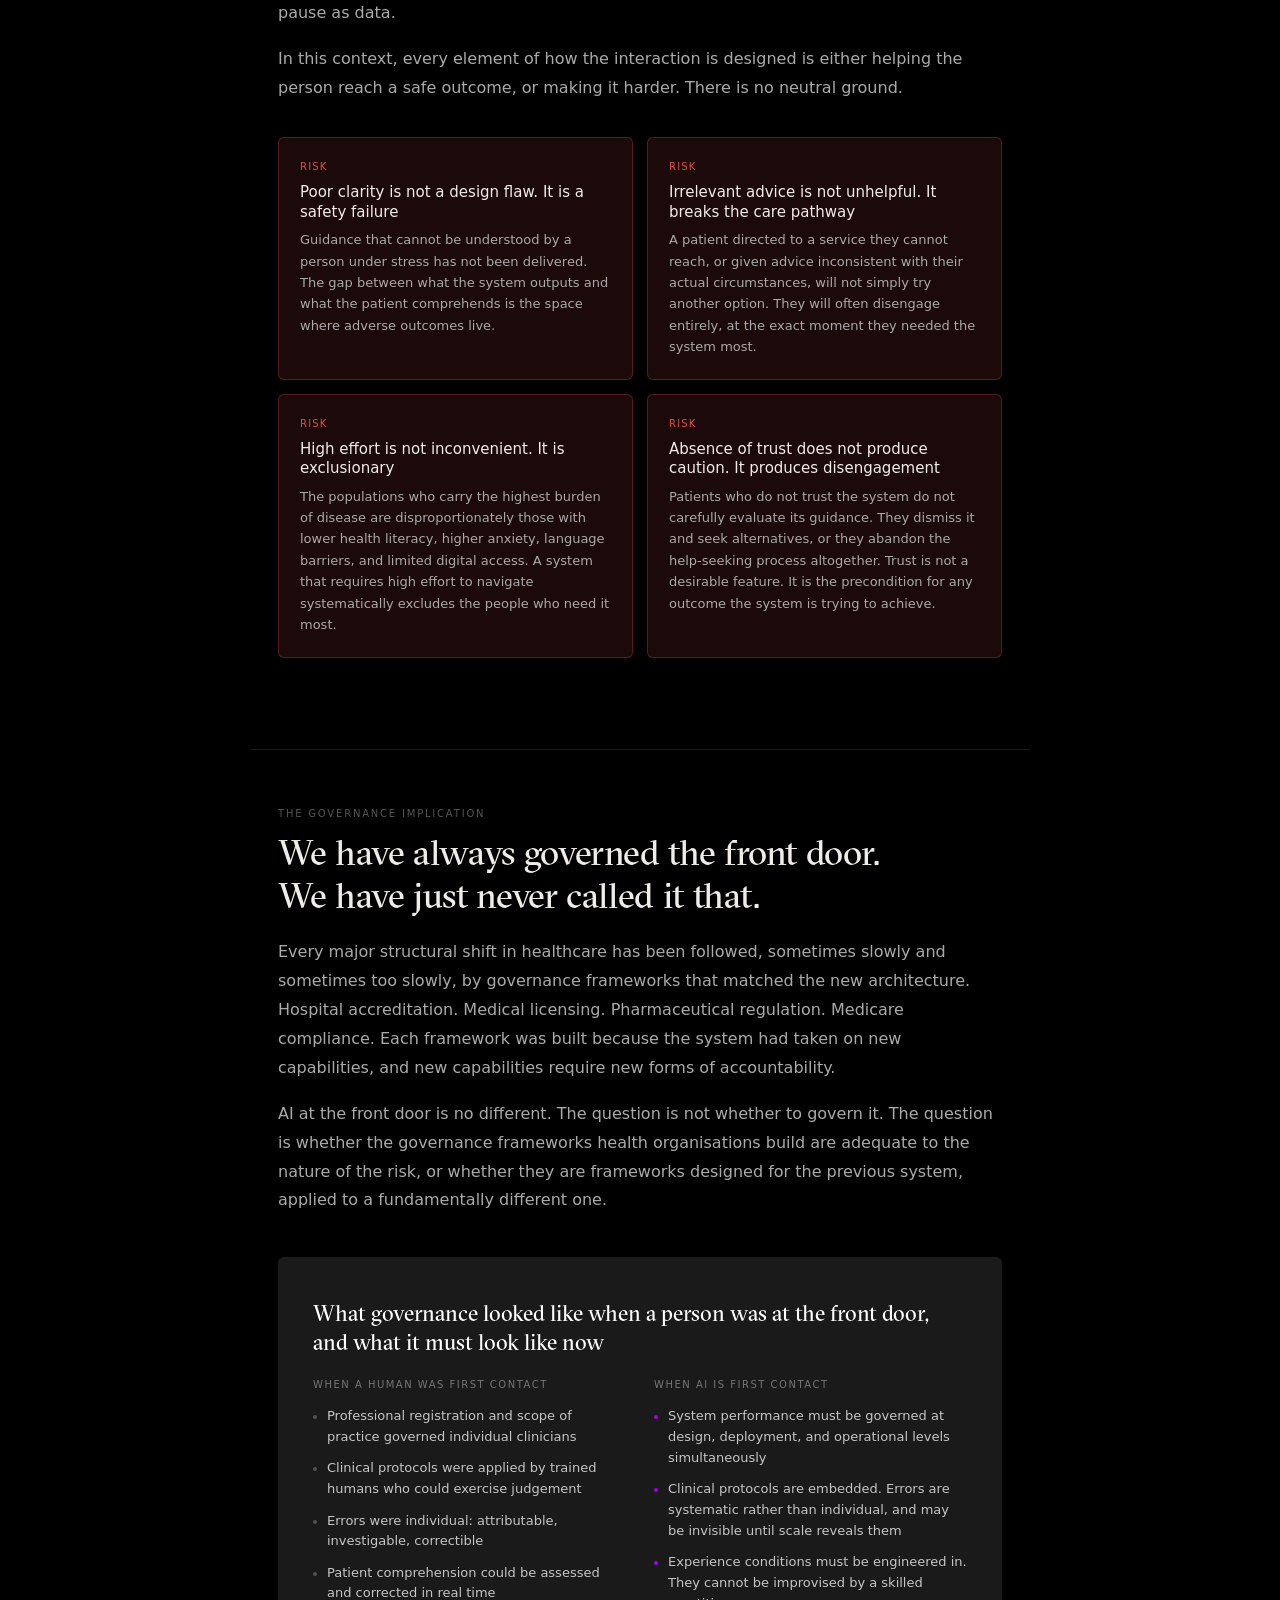
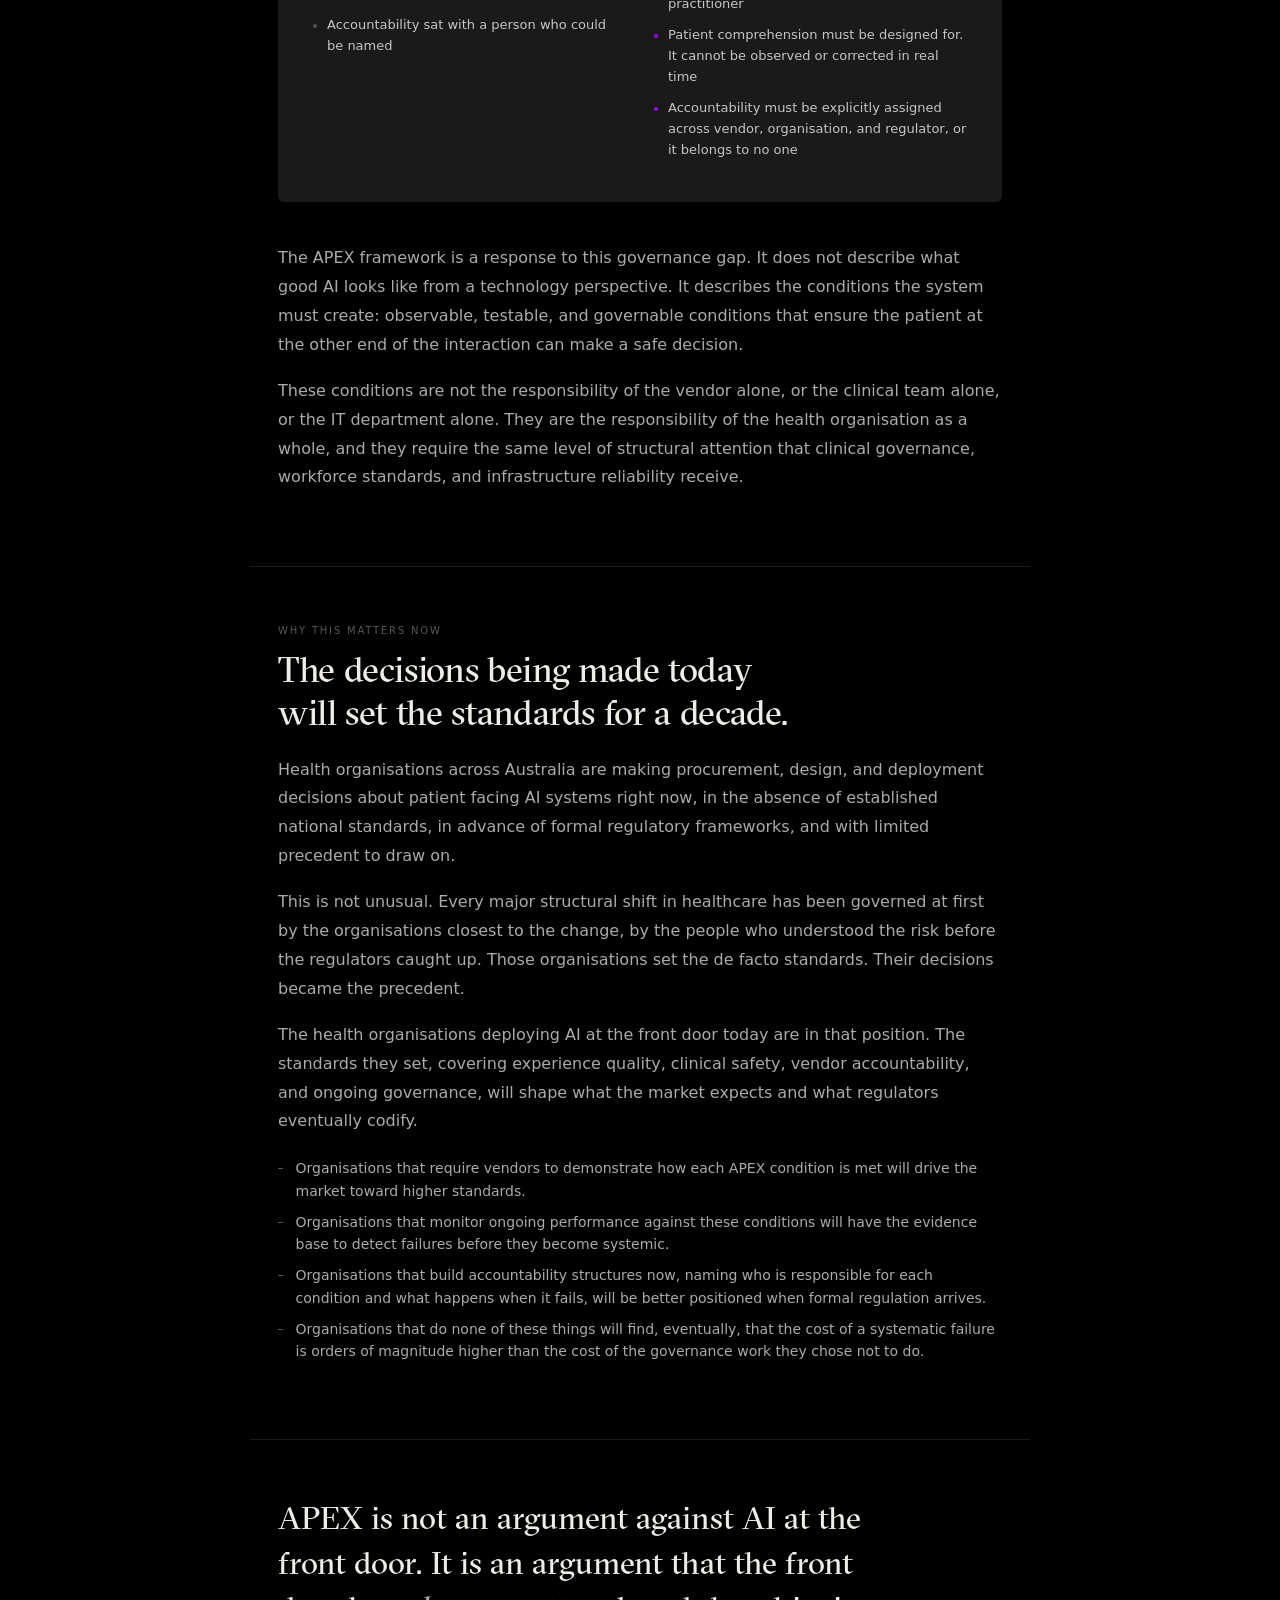
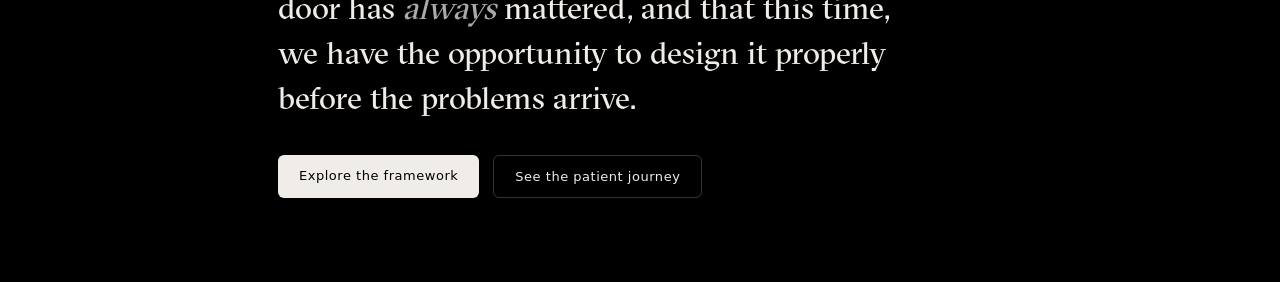
==== commit 3bbf1b93: "Framework opens first principle by default, remove explore buttons; context page removes all dashes " ====
--- a/pages/context.html
+++ b/pages/context.html
@@ -22,7 +22,7 @@
   <div class="hero">
     <p class="hero-kicker">Context and rationale</p>
     <h1>The front door<br>has <em>always</em> mattered.</h1>
-    <p class="hero-lead">Every generation of health reform has been shaped by how, and where, a patient first makes contact with the system. Artificial intelligence is not a new tool — it is a new threshold.</p>
+    <p class="hero-lead">Every generation of health reform has been shaped by how, and where, a patient first makes contact with the system. Artificial intelligence is not a new tool. It is a new threshold.</p>
   </div>
 
   <div class="section-rule"></div>
@@ -30,30 +30,30 @@
   <div class="section" id="s1">
     <p class="section-label">Historical context</p>
     <h2>Three moments that changed<br>the shape of care</h2>
-    <p class="body-text">Health systems do not transform uniformly. They shift at specific pressure points — moments when the logic of how care is organised becomes untenable and a new architecture takes hold. We have lived through two of these moments in living memory. We are in the middle of a third.</p>
+    <p class="body-text">Health systems do not transform uniformly. They shift at specific pressure points: moments when the logic of how care is organised becomes untenable and a new architecture takes hold. We have lived through two of these moments in living memory. We are in the middle of a third.</p>
 
     <div class="era-grid">
       <div class="era-card">
-        <p class="era-period">1940s – 1980s</p>
+        <p class="era-period">1940s to 1980s</p>
         <p class="era-title">The hospital becomes the centre</p>
         <p class="era-change">The shift</p>
-        <p class="era-desc">Centralisation of clinical expertise, diagnostic technology, and specialist care inside large institutions. The hospital became the definitive site of legitimate medicine — and the default response to any serious health concern.</p>
+        <p class="era-desc">Centralisation of clinical expertise, diagnostic technology, and specialist care inside large institutions. The hospital became the definitive site of legitimate medicine, and the default response to any serious health concern.</p>
       </div>
       <div class="era-card">
-        <p class="era-period">1984 – present</p>
+        <p class="era-period">1984 to present</p>
         <p class="era-title">Medicare equalises the door</p>
         <p class="era-change">The shift</p>
-        <p class="era-desc">Universal insurance changed who could walk through the front door. Financial barriers fell. Access became a right rather than a privilege. The system expanded its reach — but the front door itself remained the same: a GP clinic, a phone triage line, an emergency department.</p>
+        <p class="era-desc">Universal insurance changed who could walk through the front door. Financial barriers fell. Access became a right rather than a privilege. The system expanded its reach, but the front door itself remained the same: a GP clinic, a phone triage line, an emergency department.</p>
       </div>
       <div class="era-card era-now">
         <p class="era-period">Now</p>
         <p class="era-title">AI becomes the first point of contact</p>
         <p class="era-change">The shift</p>
-        <p class="era-desc">For the first time, the front door of the health system is not a person, a place, or a phone line. It is an algorithm. The system now has the capacity to meet every patient at the moment they first recognise a need — at scale, at any hour, in any location.</p>
-      </div>
-    </div>
-
-    <p class="body-text">The pattern across these three moments is consistent. Each one changed not just the efficiency or reach of the system — it changed <strong>who the system could see, and who it could not.</strong> The front door is never just logistical. It is structural. It determines equity, safety, and trust at the population level.</p>
+        <p class="era-desc">For the first time, the front door of the health system is not a person, a place, or a phone line. It is an algorithm. The system now has the capacity to meet every patient at the moment they first recognise a need, at scale, at any hour, in any location.</p>
+      </div>
+    </div>
+
+    <p class="body-text">The pattern across these three moments is consistent. Each one changed not just the efficiency or reach of the system. It changed <strong>who the system could see, and who it could not.</strong> The front door is never just logistical. It is structural. It determines equity, safety, and trust at the population level.</p>
   </div>
 
   <div class="section-rule"></div>
@@ -62,21 +62,21 @@
     <p class="section-label">What is different this time</p>
     <h2>AI does not just answer questions.<br>It shapes what happens next.</h2>
 
-    <p class="body-text">Telephone triage lines and nurse-on-call services have existed for decades. What AI changes is not the channel — it is the nature of the interaction itself. The system now has the capacity to interpret, reason, and direct at the first point of contact. That is a fundamentally different kind of power.</p>
+    <p class="body-text">Telephone triage lines and nurse on call services have existed for decades. What AI changes is not the channel. It is the nature of the interaction itself. The system now has the capacity to interpret, reason, and direct at the first point of contact. That is a fundamentally different kind of power.</p>
 
     <ul class="change-list">
       <li class="change-item">
         <span class="change-index">01</span>
         <div class="change-content">
           <p class="change-title">The first interaction becomes a clinical assessment</p>
-          <p class="change-text">Previous front-door technologies triaged by availability — directing patients to the next available resource. AI triage systems assess by need, interpreting symptoms in real time and generating a recommended care pathway before a clinician has been involved. The first interaction is no longer administrative. It is clinical.</p>
+          <p class="change-text">Previous front door technologies triaged by availability, directing patients to the next available resource. AI triage systems assess by need, interpreting symptoms in real time and generating a recommended care pathway before a clinician has been involved. The first interaction is no longer administrative. It is clinical.</p>
         </div>
       </li>
       <li class="change-item">
         <span class="change-index">02</span>
         <div class="change-content">
           <p class="change-title">Navigation becomes personalised and active</p>
-          <p class="change-text">A patient asking "where should I go?" previously received a generic answer — the nearest ED, the GP, the nurse line. AI can now navigate to the specific service that is available, appropriate, and accessible for that individual at that moment. The system can make sense of complexity that previously required a skilled clinician or a highly experienced navigator.</p>
+          <p class="change-text">A patient asking "where should I go?" previously received a generic answer: the nearest ED, the GP, the nurse line. AI can now navigate to the specific service that is available, appropriate, and accessible for that individual at that moment. The system can make sense of complexity that previously required a skilled clinician or a highly experienced navigator.</p>
         </div>
       </li>
       <li class="change-item">
@@ -102,10 +102,10 @@
     <p class="section-label">Why the experience of the first interaction is a safety question</p>
     <h2>Experience is not the wrapper<br>around the clinical decision.<br>It <em>is</em> the clinical decision.</h2>
 
-    <p class="body-text">In every other domain, experience design is a preference question. In a patient-facing health system at the moment of first contact, it is not. The quality of the experience determines whether a person can interpret guidance correctly. It determines whether they will act on it. It determines whether the system is safe.</p>
+    <p class="body-text">In every other domain, experience design is a preference question. In a patient facing health system at the moment of first contact, it is not. The quality of the experience determines whether a person can interpret guidance correctly. It determines whether they will act on it. It determines whether the system is safe.</p>
 
     <div class="pull-quote">
-      <p>"A patient who cannot understand the guidance, or cannot trust its source, or cannot act on what they are told — has not received care. They have received words."</p>
+      <p>"A patient who cannot understand the guidance, or cannot trust its source, or cannot act on what they are told, has not received care. They have received words."</p>
       <cite>APEX Framework</cite>
     </div>
 
@@ -116,23 +116,23 @@
     <div class="why-grid">
       <div class="why-card why-danger">
         <p class="why-card-tag">Risk</p>
-        <p class="why-card-title">Poor clarity is not a design flaw — it is a safety failure</p>
+        <p class="why-card-title">Poor clarity is not a design flaw. It is a safety failure</p>
         <p class="why-card-text">Guidance that cannot be understood by a person under stress has not been delivered. The gap between what the system outputs and what the patient comprehends is the space where adverse outcomes live.</p>
       </div>
       <div class="why-card why-danger">
         <p class="why-card-tag">Risk</p>
-        <p class="why-card-title">Irrelevant advice is not unhelpful — it breaks the care pathway</p>
-        <p class="why-card-text">A patient directed to a service they cannot reach, or given advice inconsistent with their actual circumstances, will not simply try another option. They will often disengage entirely — at the exact moment they needed the system most.</p>
-      </div>
-      <div class="why-card why-danger">
-        <p class="why-card-tag">Risk</p>
-        <p class="why-card-title">High effort is not inconvenient — it is exclusionary</p>
+        <p class="why-card-title">Irrelevant advice is not unhelpful. It breaks the care pathway</p>
+        <p class="why-card-text">A patient directed to a service they cannot reach, or given advice inconsistent with their actual circumstances, will not simply try another option. They will often disengage entirely, at the exact moment they needed the system most.</p>
+      </div>
+      <div class="why-card why-danger">
+        <p class="why-card-tag">Risk</p>
+        <p class="why-card-title">High effort is not inconvenient. It is exclusionary</p>
         <p class="why-card-text">The populations who carry the highest burden of disease are disproportionately those with lower health literacy, higher anxiety, language barriers, and limited digital access. A system that requires high effort to navigate systematically excludes the people who need it most.</p>
       </div>
       <div class="why-card why-danger">
         <p class="why-card-tag">Risk</p>
-        <p class="why-card-title">Absence of trust does not produce caution — it produces disengagement</p>
-        <p class="why-card-text">Patients who do not trust the system do not carefully evaluate its guidance. They dismiss it and seek alternatives — or they abandon the help-seeking process altogether. Trust is not a desirable feature. It is the precondition for any outcome the system is trying to achieve.</p>
+        <p class="why-card-title">Absence of trust does not produce caution. It produces disengagement</p>
+        <p class="why-card-text">Patients who do not trust the system do not carefully evaluate its guidance. They dismiss it and seek alternatives, or they abandon the help-seeking process altogether. Trust is not a desirable feature. It is the precondition for any outcome the system is trying to achieve.</p>
       </div>
     </div>
   </div>
@@ -143,19 +143,19 @@
     <p class="section-label">The governance implication</p>
     <h2>We have always governed the front door.<br>We have just never called it that.</h2>
 
-    <p class="body-text">Every major structural shift in healthcare has been followed — sometimes slowly, sometimes too slowly — by governance frameworks that matched the new architecture. Hospital accreditation. Medical licensing. Pharmaceutical regulation. Medicare compliance. Each framework was built because the system had taken on new capabilities, and new capabilities require new forms of accountability.</p>
-
-    <p class="body-text">AI at the front door is no different. The question is not whether to govern it. The question is whether the governance frameworks health organisations build are adequate to the nature of the risk — or whether they are frameworks designed for the previous system, applied to a fundamentally different one.</p>
+    <p class="body-text">Every major structural shift in healthcare has been followed, sometimes slowly and sometimes too slowly, by governance frameworks that matched the new architecture. Hospital accreditation. Medical licensing. Pharmaceutical regulation. Medicare compliance. Each framework was built because the system had taken on new capabilities, and new capabilities require new forms of accountability.</p>
+
+    <p class="body-text">AI at the front door is no different. The question is not whether to govern it. The question is whether the governance frameworks health organisations build are adequate to the nature of the risk, or whether they are frameworks designed for the previous system, applied to a fundamentally different one.</p>
 
     <div class="contrast-block">
-      <h3>What governance looked like when a person was at the front door — and what it must look like now</h3>
+      <h3>What governance looked like when a person was at the front door, and what it must look like now</h3>
       <div class="contrast-cols">
         <div>
           <p class="contrast-col-label">When a human was first contact</p>
           <ul class="contrast-list before">
             <li>Professional registration and scope of practice governed individual clinicians</li>
             <li>Clinical protocols were applied by trained humans who could exercise judgement</li>
-            <li>Errors were individual — attributable, investigable, correctible</li>
+            <li>Errors were individual: attributable, investigable, correctible</li>
             <li>Patient comprehension could be assessed and corrected in real time</li>
             <li>Accountability sat with a person who could be named</li>
           </ul>
@@ -164,18 +164,18 @@
           <p class="contrast-col-label">When AI is first contact</p>
           <ul class="contrast-list after">
             <li>System performance must be governed at design, deployment, and operational levels simultaneously</li>
-            <li>Clinical protocols are embedded — errors are systematic, not individual, and may be invisible until scale reveals them</li>
-            <li>Experience conditions must be engineered in — they cannot be improvised by a skilled practitioner</li>
-            <li>Patient comprehension must be designed for — it cannot be observed or corrected in real time</li>
-            <li>Accountability must be explicitly assigned across vendor, organisation, and regulator — or it belongs to no one</li>
+            <li>Clinical protocols are embedded. Errors are systematic rather than individual, and may be invisible until scale reveals them</li>
+            <li>Experience conditions must be engineered in. They cannot be improvised by a skilled practitioner</li>
+            <li>Patient comprehension must be designed for. It cannot be observed or corrected in real time</li>
+            <li>Accountability must be explicitly assigned across vendor, organisation, and regulator, or it belongs to no one</li>
           </ul>
         </div>
       </div>
     </div>
 
-    <p class="body-text">The APEX framework is a response to this governance gap. It does not describe what good AI looks like from a technology perspective. It describes the conditions the system must create — observable, testable, governable conditions — so that the patient at the other end of the interaction can make a safe decision.</p>
-
-    <p class="body-text">These conditions are not the responsibility of the vendor alone, or the clinical team alone, or the IT department alone. They are the responsibility of the health organisation as a whole — and they require the same level of structural attention that clinical governance, workforce standards, and infrastructure reliability receive.</p>
+    <p class="body-text">The APEX framework is a response to this governance gap. It does not describe what good AI looks like from a technology perspective. It describes the conditions the system must create: observable, testable, and governable conditions that ensure the patient at the other end of the interaction can make a safe decision.</p>
+
+    <p class="body-text">These conditions are not the responsibility of the vendor alone, or the clinical team alone, or the IT department alone. They are the responsibility of the health organisation as a whole, and they require the same level of structural attention that clinical governance, workforce standards, and infrastructure reliability receive.</p>
   </div>
 
   <div class="section-rule"></div>
@@ -184,16 +184,16 @@
     <p class="section-label">Why this matters now</p>
     <h2>The decisions being made today<br>will set the standards for a decade.</h2>
 
-    <p class="body-text">Health organisations across Australia are making procurement, design, and deployment decisions about patient-facing AI systems right now — in the absence of established national standards, in advance of formal regulatory frameworks, and with limited precedent to draw on.</p>
-
-    <p class="body-text">This is not unusual. Every major structural shift in healthcare has been governed at first by the organisations closest to the change — by the people who understood the risk before the regulators caught up. Those organisations set the de facto standards. Their decisions became the precedent.</p>
-
-    <p class="body-text">The health organisations deploying AI at the front door today are in that position. The standards they set — for experience quality, for clinical safety, for vendor accountability, for ongoing governance — will shape what the market expects and what regulators eventually codify.</p>
+    <p class="body-text">Health organisations across Australia are making procurement, design, and deployment decisions about patient facing AI systems right now, in the absence of established national standards, in advance of formal regulatory frameworks, and with limited precedent to draw on.</p>
+
+    <p class="body-text">This is not unusual. Every major structural shift in healthcare has been governed at first by the organisations closest to the change, by the people who understood the risk before the regulators caught up. Those organisations set the de facto standards. Their decisions became the precedent.</p>
+
+    <p class="body-text">The health organisations deploying AI at the front door today are in that position. The standards they set, covering experience quality, clinical safety, vendor accountability, and ongoing governance, will shape what the market expects and what regulators eventually codify.</p>
 
     <ul class="apex-list">
       <li>Organisations that require vendors to demonstrate how each APEX condition is met will drive the market toward higher standards.</li>
       <li>Organisations that monitor ongoing performance against these conditions will have the evidence base to detect failures before they become systemic.</li>
-      <li>Organisations that build accountability structures now — naming who is responsible for each condition, and what happens when it fails — will be better positioned when formal regulation arrives.</li>
+      <li>Organisations that build accountability structures now, naming who is responsible for each condition and what happens when it fails, will be better positioned when formal regulation arrives.</li>
       <li>Organisations that do none of these things will find, eventually, that the cost of a systematic failure is orders of magnitude higher than the cost of the governance work they chose not to do.</li>
     </ul>
   </div>
@@ -201,7 +201,7 @@
   <div class="section-rule"></div>
 
   <div class="closing" id="closing">
-    <p class="closing-text">APEX is not an argument against AI at the front door. It is an argument that the front door has <em>always</em> mattered — and that this time, we have the opportunity to design it properly before the problems arrive.</p>
+    <p class="closing-text">APEX is not an argument against AI at the front door. It is an argument that the front door has <em>always</em> mattered, and that this time, we have the opportunity to design it properly before the problems arrive.</p>
     <div class="cta-row">
       <a class="cta-btn cta-primary" href="framework.html">Explore the framework</a>
       <a class="cta-btn cta-secondary" href="journey.html">See the patient journey</a>
